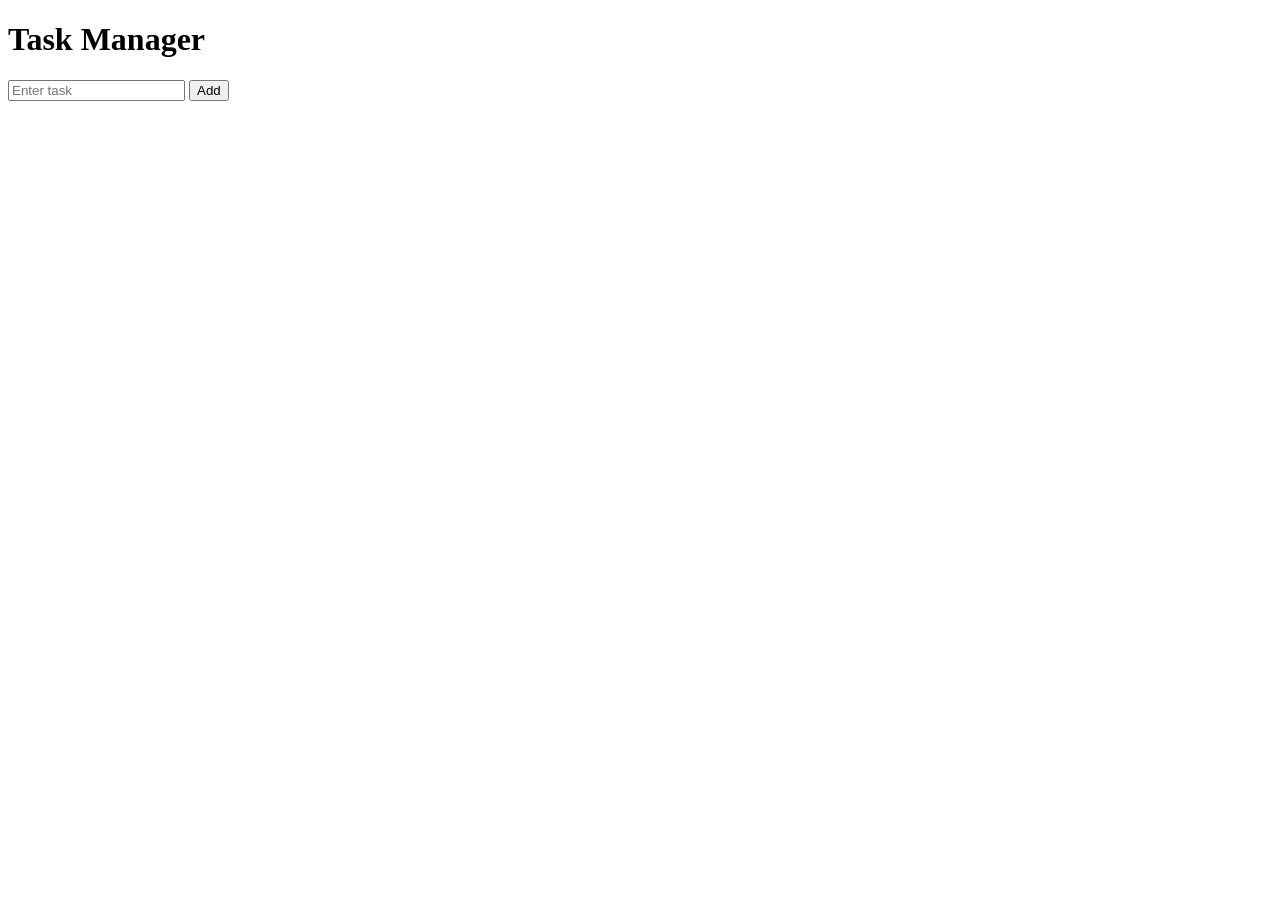
==== index.html @ 7000d677 "Create index.html" ====
<!DOCTYPE html>
<html>
<head>
  <title>Task Manager</title>
  <link rel="stylesheet" href="style.css">
</head>
<body>

<h1>Task Manager</h1>

<input id="task" placeholder="Enter task">
<button onclick="addTask()">Add</button>

<ul id="list"></ul>

<script src="script.js"></script>
</body>
</html>
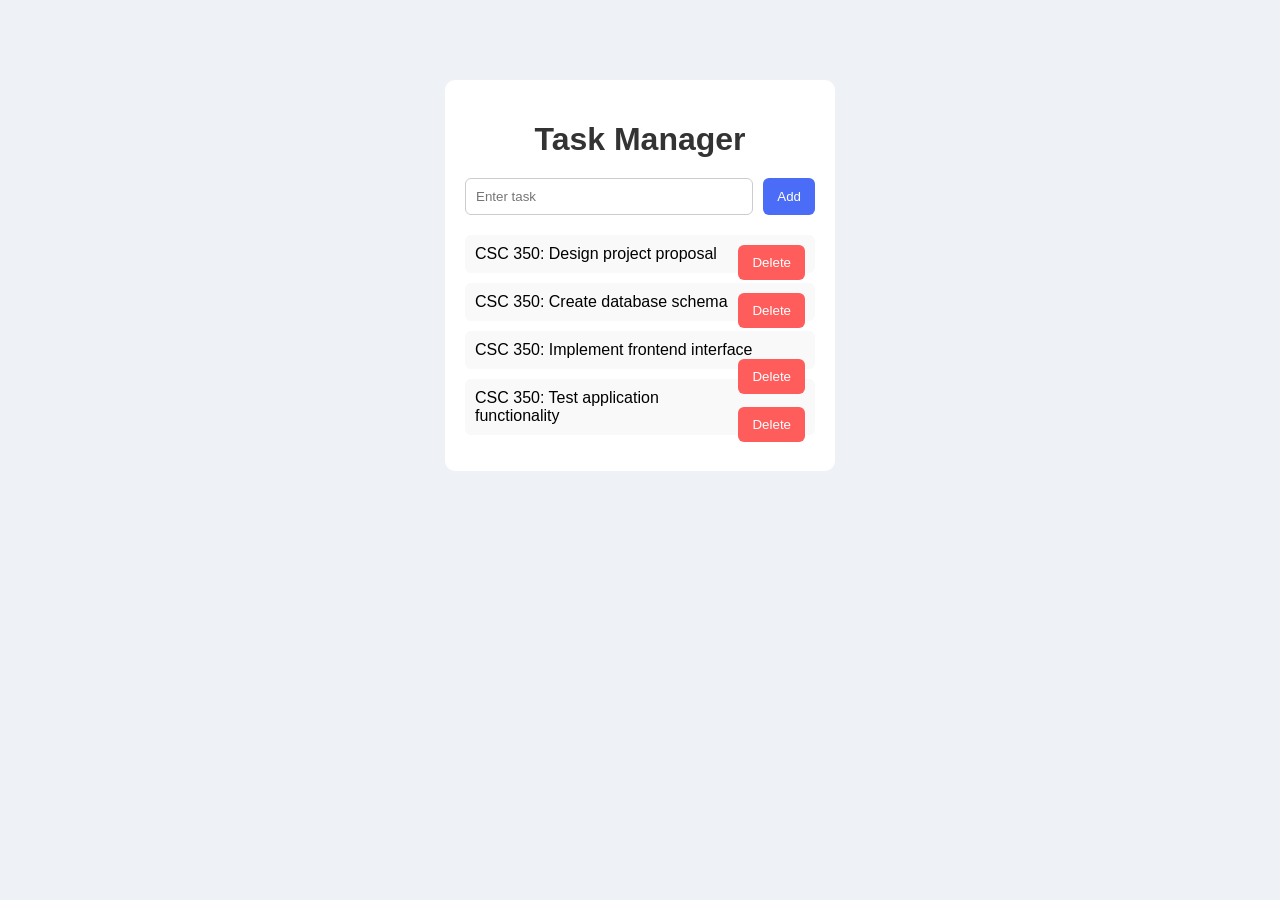
==== commit 7ea14dbf: "added style" ====
--- a/index.html
+++ b/index.html
@@ -1,18 +1,21 @@
 <!DOCTYPE html>
 <html>
-<head>
-  <title>Task Manager</title>
-  <link rel="stylesheet" href="style.css">
-</head>
-<body>
+  <head>
+    <title>Task Manager</title>
+    <link rel="stylesheet" href="style.css" />
+  </head>
+  <body>
+    <div class="container">
+      <h1>Task Manager</h1>
 
-<h1>Task Manager</h1>
+      <div class="input-area">
+        <input id="task" placeholder="Enter task" />
+        <button onclick="addTask()">Add</button>
+      </div>
 
-<input id="task" placeholder="Enter task">
-<button onclick="addTask()">Add</button>
+      <ul id="list"></ul>
+    </div>
 
-<ul id="list"></ul>
-
-<script src="script.js"></script>
-</body>
+    <script src="script.js"></script>
+  </body>
 </html>
--- a/style.css
+++ b/style.css
@@ -0,0 +1,69 @@
+body {
+  font-family: Arial, sans-serif;
+  background-color: #eef1f5;
+  margin: 0;
+}
+
+/* Center everything */
+.container {
+  width: 350px;
+  margin: 80px auto;
+  background-color: white;
+  padding: 20px;
+  border-radius: 10px;
+}
+
+h1 {
+  text-align: center;
+  margin-bottom: 20px;
+  color: #333;
+}
+
+/* Input + button row */
+.input-area {
+  display: flex;
+  gap: 10px;
+}
+
+input {
+  flex: 1;
+  padding: 10px;
+  border: 1px solid #ccc;
+  border-radius: 6px;
+}
+
+button {
+  padding: 10px 14px;
+  border: none;
+  background-color: #4a6cf7;
+  color: white;
+  border-radius: 6px;
+  cursor: pointer;
+}
+
+button:hover {
+  background-color: #3b5edb;
+}
+
+/* Task list */
+ul {
+  list-style: none;
+  padding: 0;
+  margin-top: 20px;
+}
+
+li {
+  background-color: #f9f9f9;
+  padding: 10px;
+  margin-bottom: 10px;
+  border-radius: 6px;
+}
+
+li button {
+  float: right;
+  background-color: #ff5c5c;
+}
+
+li button:hover {
+  background-color: #e04b4b;
+}
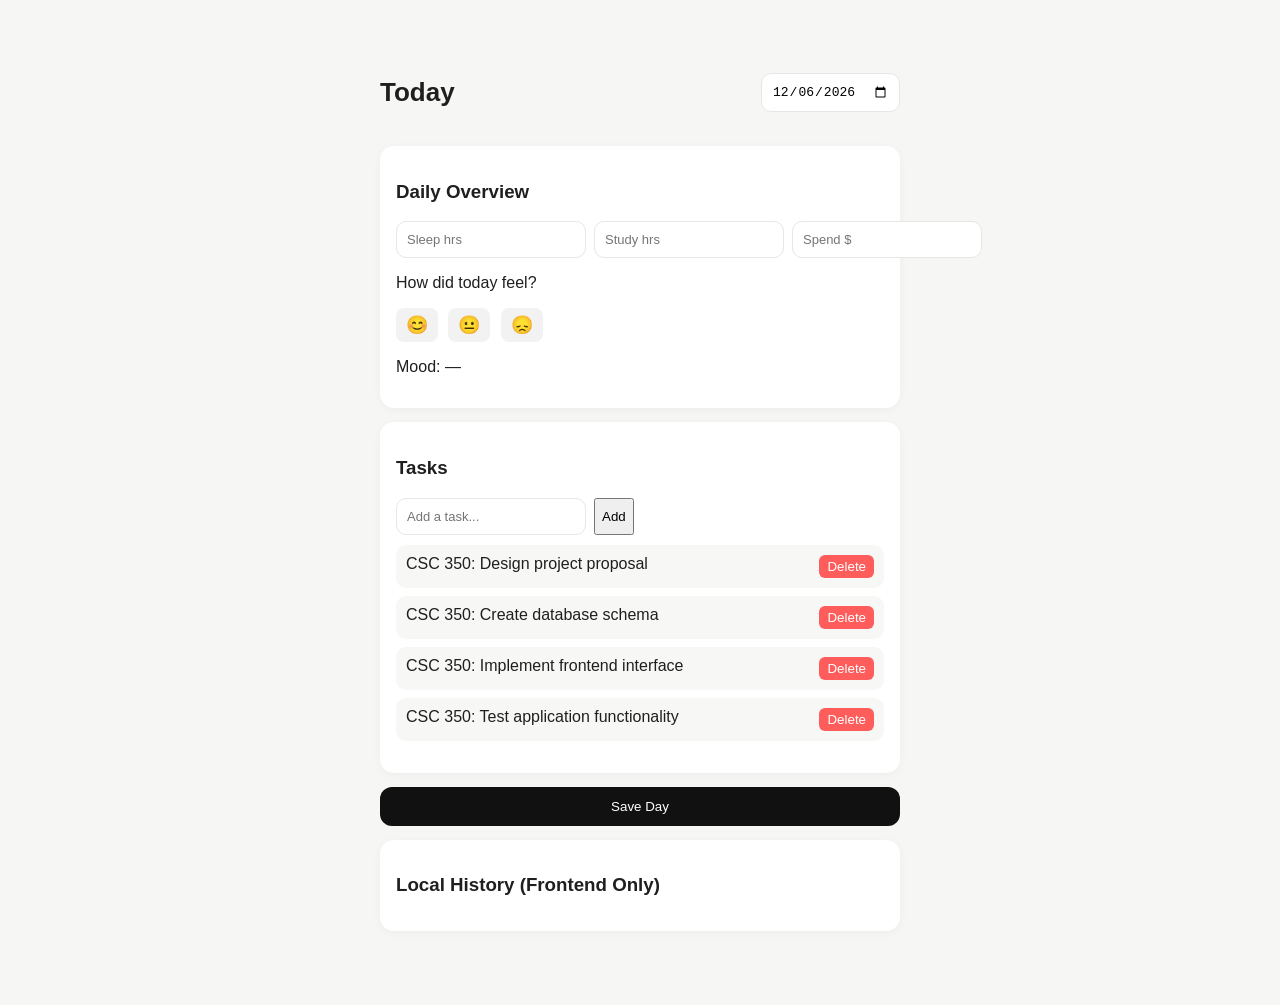
==== commit 2d3d82ce: "updated daily tracker UI and task system" ====
--- a/index.html
+++ b/index.html
@@ -1,21 +1,64 @@
 <!DOCTYPE html>
 <html>
-  <head>
-    <title>Task Manager</title>
-    <link rel="stylesheet" href="style.css" />
-  </head>
-  <body>
-    <div class="container">
-      <h1>Task Manager</h1>
+<head>
+  <title>Student Tracker</title>
+  <link rel="stylesheet" href="style.css" />
+</head>
 
-      <div class="input-area">
-        <input id="task" placeholder="Enter task" />
+<body>
+  <div class="container">
+
+    <div class="header">
+      <h1>Today</h1>
+      <input type="date" id="datePicker" />
+    </div>
+
+    <!-- DAILY INPUT CARD -->
+    <div class="card">
+      <h3>Daily Overview</h3>
+
+      <div class="grid">
+        <input id="sleep" type="number" placeholder="Sleep hrs" />
+        <input id="study" type="number" placeholder="Study hrs" />
+        <input id="spending" type="number" placeholder="Spend $" />
+      </div>
+
+      <div class="mood-section">
+        <p>How did today feel?</p>
+
+        <div class="mood-buttons">
+          <button onclick="setMood('good')">😊</button>
+          <button onclick="setMood('okay')">😐</button>
+          <button onclick="setMood('bad')">😞</button>
+        </div>
+
+        <p id="moodDisplay">Mood: —</p>
+      </div>
+    </div>
+
+    <!-- TASKS CARD -->
+    <div class="card">
+      <h3>Tasks</h3>
+
+      <div class="input-row">
+        <input id="taskInput" placeholder="Add a task..." />
         <button onclick="addTask()">Add</button>
       </div>
 
-      <ul id="list"></ul>
+      <ul id="taskList"></ul>
     </div>
 
-    <script src="script.js"></script>
-  </body>
-</html>
+    <!-- SAVE -->
+    <button class="save-btn" onclick="saveDay()">Save Day</button>
+
+    <!-- HISTORY -->
+    <div class="card">
+      <h3>Local History (Frontend Only)</h3>
+      <div id="history"></div>
+    </div>
+
+  </div>
+
+  <script src="script.js"></script>
+</body>
+</html>
--- a/style.css
+++ b/style.css
@@ -1,69 +1,104 @@
 body {
-  font-family: Arial, sans-serif;
-  background-color: #eef1f5;
+  font-family: -apple-system, BlinkMacSystemFont, "Segoe UI", sans-serif;
+  background: #f6f6f4;
   margin: 0;
+  color: #1f1f1f;
 }
 
-/* Center everything */
 .container {
-  width: 350px;
-  margin: 80px auto;
-  background-color: white;
+  max-width: 520px;
+  margin: 40px auto;
   padding: 20px;
-  border-radius: 10px;
+}
+
+/* HEADER */
+.header {
+  display: flex;
+  justify-content: space-between;
+  align-items: center;
+  margin-bottom: 20px;
 }
 
 h1 {
-  text-align: center;
-  margin-bottom: 20px;
-  color: #333;
+  font-size: 26px;
 }
 
-/* Input + button row */
-.input-area {
-  display: flex;
-  gap: 10px;
+/* CARD */
+.card {
+  background: white;
+  border-radius: 14px;
+  padding: 16px;
+  margin-bottom: 14px;
+  box-shadow: 0 2px 10px rgba(0,0,0,0.04);
+}
+
+/* GRID */
+.grid {
+  display: grid;
+  grid-template-columns: repeat(3, 1fr);
+  gap: 8px;
 }
 
 input {
-  flex: 1;
   padding: 10px;
-  border: 1px solid #ccc;
-  border-radius: 6px;
+  border-radius: 10px;
+  border: 1px solid #e6e6e6;
+  font-size: 13px;
 }
 
-button {
-  padding: 10px 14px;
+/* TASKS */
+.input-row {
+  display: flex;
+  gap: 8px;
+}
+
+ul {
+  list-style: none;
+  padding: 0;
+  margin-top: 10px;
+}
+
+li {
+  background: #f7f7f5;
+  padding: 10px;
+  border-radius: 10px;
+  margin-bottom: 8px;
+  display: flex;
+  justify-content: space-between;
+}
+
+/* DELETE BUTTON (teammate style restored) */
+.delete-btn {
+  background-color: #ff5c5c;
+  color: white;
   border: none;
-  background-color: #4a6cf7;
-  color: white;
   border-radius: 6px;
+  padding: 4px 8px;
   cursor: pointer;
 }
 
-button:hover {
-  background-color: #3b5edb;
+.delete-btn:hover {
+  background-color: #e04b4b;
 }
 
-/* Task list */
-ul {
-  list-style: none;
-  padding: 0;
-  margin-top: 20px;
+/* MOOD */
+.mood-buttons button {
+  font-size: 18px;
+  margin-right: 6px;
+  border: none;
+  background: #f2f2f2;
+  border-radius: 8px;
+  padding: 6px 10px;
 }
 
-li {
-  background-color: #f9f9f9;
-  padding: 10px;
-  margin-bottom: 10px;
-  border-radius: 6px;
-}
-
-li button {
-  float: right;
-  background-color: #ff5c5c;
-}
-
-li button:hover {
-  background-color: #e04b4b;
-}
+/* SAVE BUTTON */
+.save-btn {
+  width: 100%;
+  padding: 12px;
+  background: #111;
+  color: white;
+  border: none;
+  border-radius: 12px;
+  margin-bottom: 14px;
+  cursor: pointer;
+}
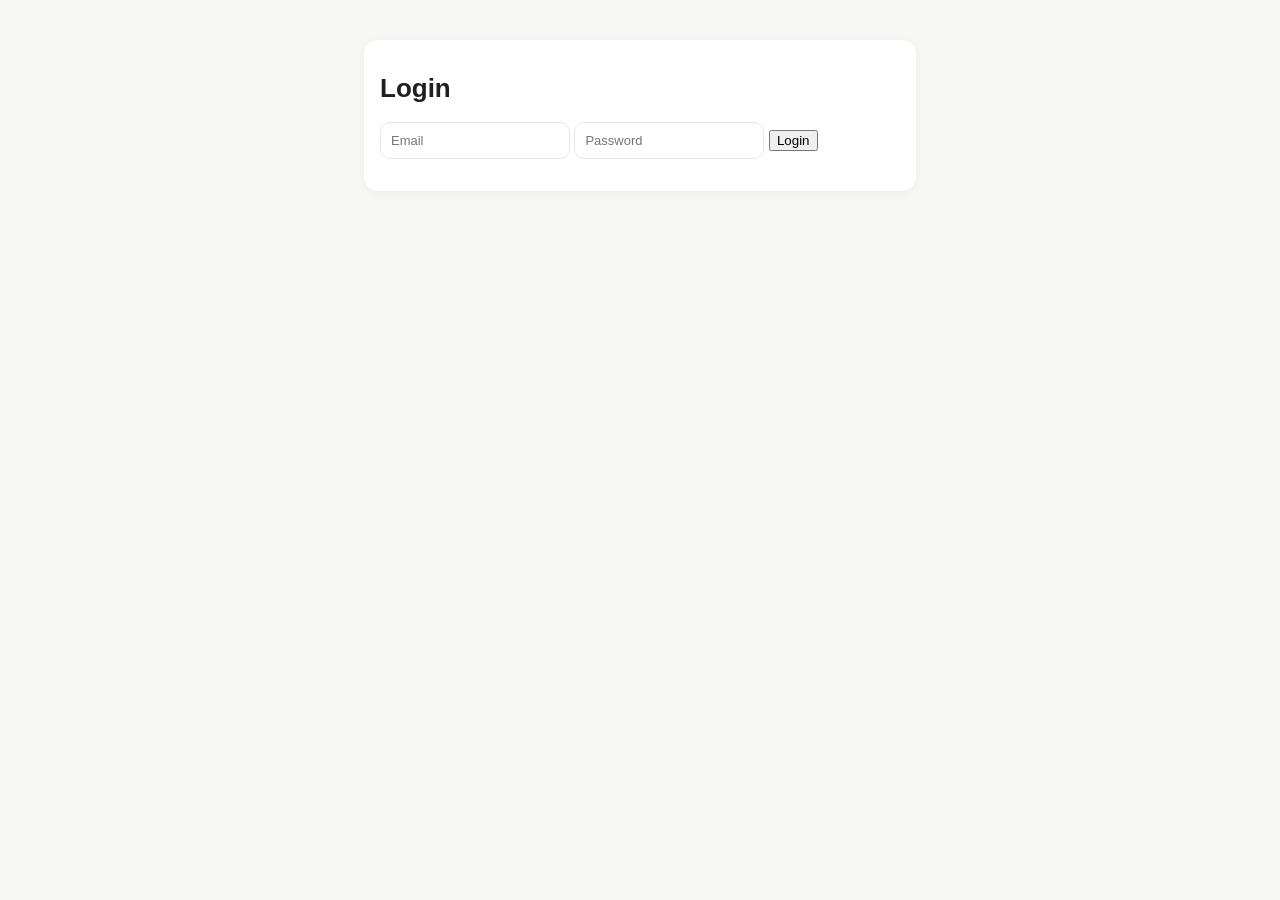
==== commit a9ac9fb0: "Add login page" ====
--- a/index.html
+++ b/index.html
@@ -1,64 +1,22 @@
 <!DOCTYPE html>
 <html>
 <head>
-  <title>Student Tracker</title>
+  <title>Login</title>
   <link rel="stylesheet" href="style.css" />
 </head>
 
 <body>
-  <div class="container">
+  <div class="container card">
+    <h1>Login</h1>
 
-    <div class="header">
-      <h1>Today</h1>
-      <input type="date" id="datePicker" />
-    </div>
+    <input id="email" placeholder="Email" />
+    <input id="password" type="password" placeholder="Password" />
 
-    <!-- DAILY INPUT CARD -->
-    <div class="card">
-      <h3>Daily Overview</h3>
+    <button onclick="login()">Login</button>
 
-      <div class="grid">
-        <input id="sleep" type="number" placeholder="Sleep hrs" />
-        <input id="study" type="number" placeholder="Study hrs" />
-        <input id="spending" type="number" placeholder="Spend $" />
-      </div>
-
-      <div class="mood-section">
-        <p>How did today feel?</p>
-
-        <div class="mood-buttons">
-          <button onclick="setMood('good')">😊</button>
-          <button onclick="setMood('okay')">😐</button>
-          <button onclick="setMood('bad')">😞</button>
-        </div>
-
-        <p id="moodDisplay">Mood: —</p>
-      </div>
-    </div>
-
-    <!-- TASKS CARD -->
-    <div class="card">
-      <h3>Tasks</h3>
-
-      <div class="input-row">
-        <input id="taskInput" placeholder="Add a task..." />
-        <button onclick="addTask()">Add</button>
-      </div>
-
-      <ul id="taskList"></ul>
-    </div>
-
-    <!-- SAVE -->
-    <button class="save-btn" onclick="saveDay()">Save Day</button>
-
-    <!-- HISTORY -->
-    <div class="card">
-      <h3>Local History (Frontend Only)</h3>
-      <div id="history"></div>
-    </div>
-
+    <p id="error"></p>
   </div>
 
-  <script src="script.js"></script>
+  <script src="login.js"></script>
 </body>
-</html>+</html>
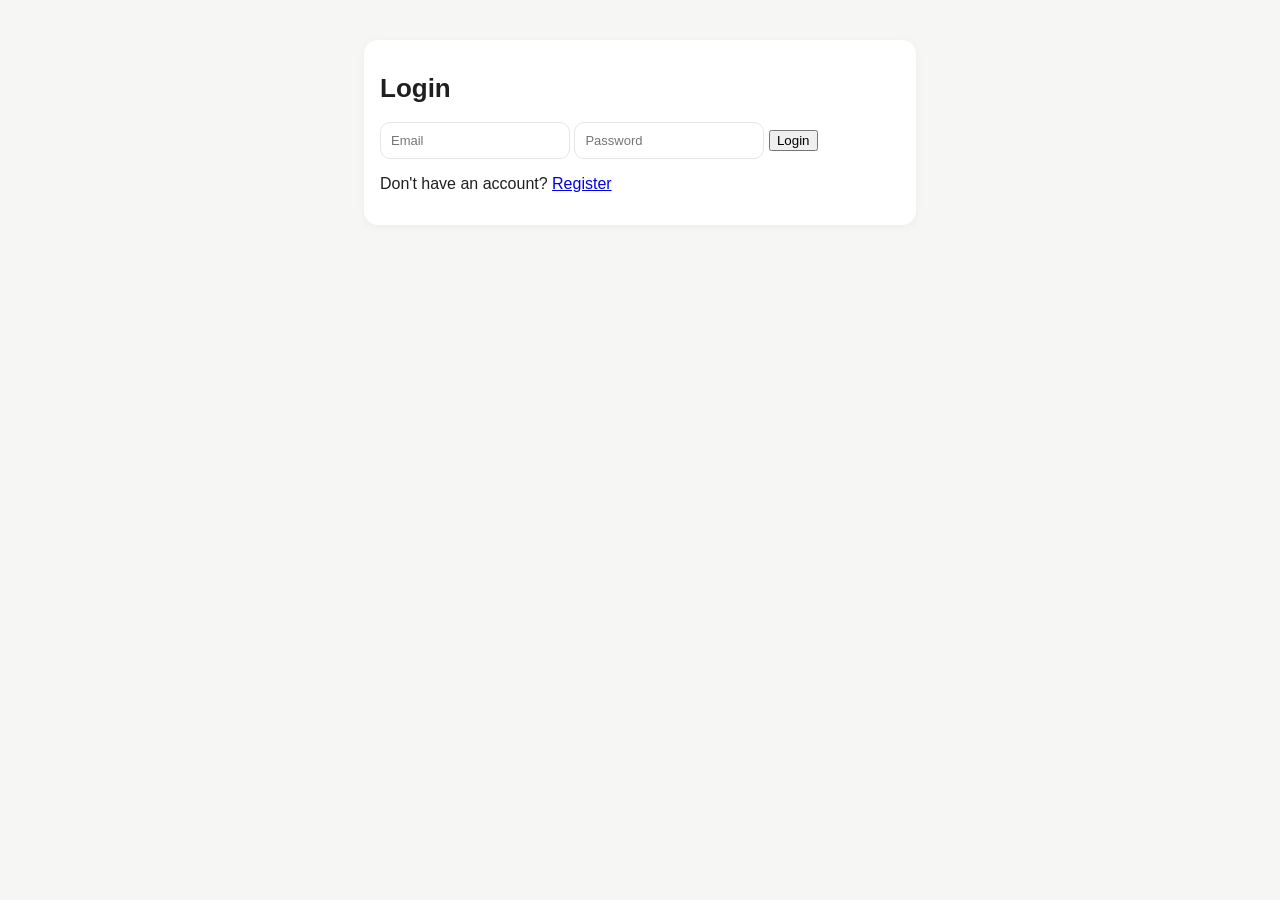
==== commit 05633e9b: "added more stuffs" ====
--- a/index.html
+++ b/index.html
@@ -1,22 +1,27 @@
 <!DOCTYPE html>
 <html>
-<head>
-  <title>Login</title>
-  <link rel="stylesheet" href="style.css" />
-</head>
+  <head>
+    <title>Login</title>
+    <link rel="stylesheet" href="style.css" />
+  </head>
 
-<body>
-  <div class="container card">
-    <h1>Login</h1>
+  <body>
+    <div class="container card">
+      <h1>Login</h1>
 
-    <input id="email" placeholder="Email" />
-    <input id="password" type="password" placeholder="Password" />
+      <input id="email" placeholder="Email" />
+      <input id="password" type="password" placeholder="Password" />
 
-    <button onclick="login()">Login</button>
+      <button onclick="login()">Login</button>
 
-    <p id="error"></p>
-  </div>
+      <p>
+        Don't have an account?
+        <a href="register.html">Register</a>
+      </p>
 
-  <script src="login.js"></script>
-</body>
+      <p id="error"></p>
+    </div>
+
+    <script src="login.js"></script>
+  </body>
 </html>
